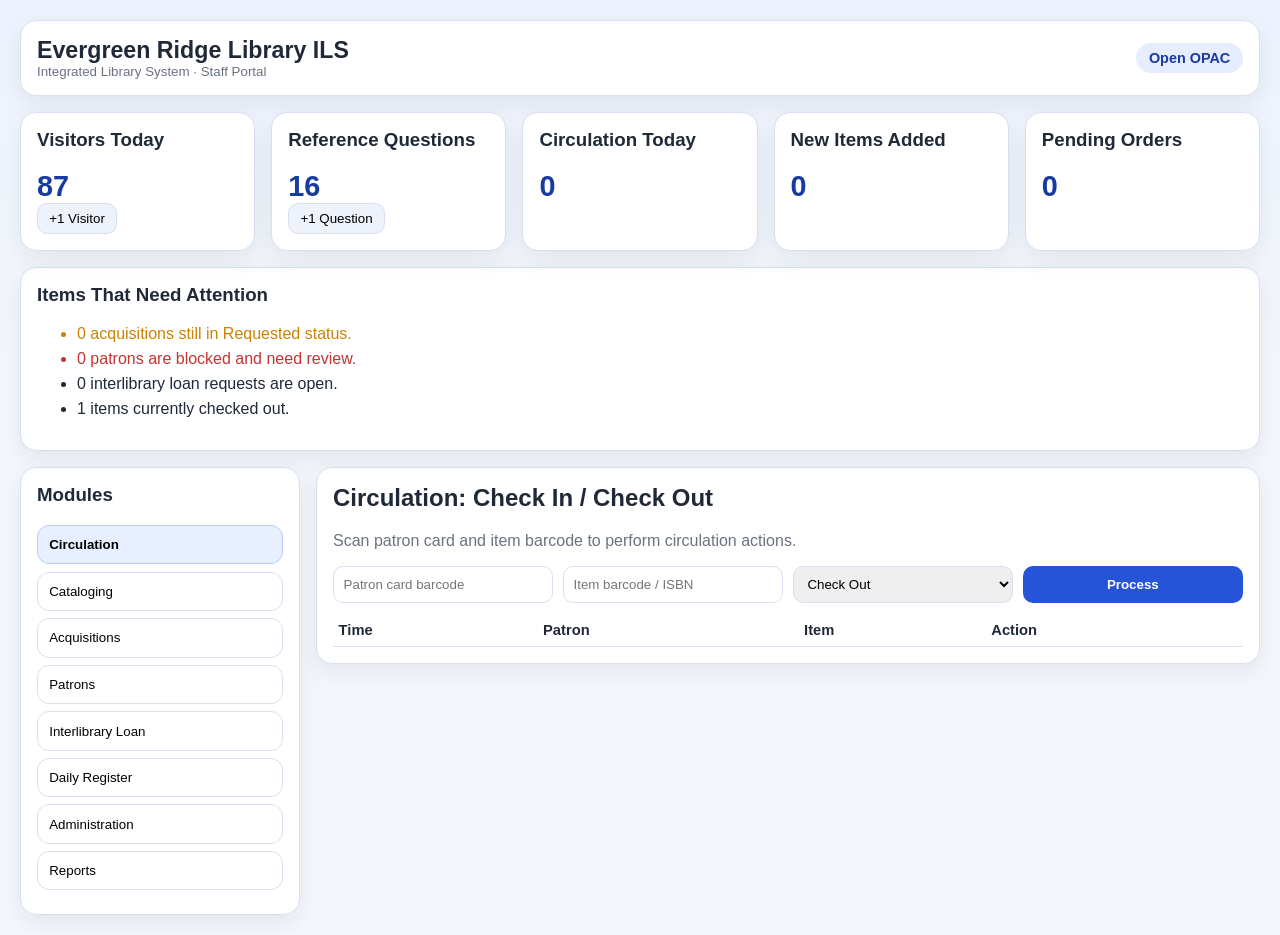
==== ils/index.html @ f82117f0 "Refactor reports into clickable category cards" ====
<!doctype html>
<html lang="en">
<head>
  <meta charset="UTF-8" />
  <meta name="viewport" content="width=device-width, initial-scale=1.0" />
  <title>Library ILS</title>
  <link rel="stylesheet" href="../shared/styles.css" />
</head>
<body>
  <div class="shell">
    <header class="topbar card">
      <div class="brand">
        <h1>Evergreen Ridge Library ILS</h1>
        <small>Integrated Library System · Staff Portal</small>
      </div>
      <nav class="nav-links">
        <a href="../opac/index.html">Open OPAC</a>
      </nav>
    </header>

    <section class="grid kpi-grid">
      <article class="card">
        <h3>Visitors Today</h3>
        <div class="stat" id="visitorCount">0</div>
        <button class="ghost" id="addVisitorBtn">+1 Visitor</button>
      </article>
      <article class="card">
        <h3>Reference Questions</h3>
        <div class="stat" id="referenceCount">0</div>
        <button class="ghost" id="addReferenceBtn">+1 Question</button>
      </article>
      <article class="card"><h3>Circulation Today</h3><div class="stat" id="circulationToday">0</div></article>
      <article class="card"><h3>New Items Added</h3><div class="stat" id="newItemsToday">0</div></article>
      <article class="card"><h3>Pending Orders</h3><div class="stat" id="pendingOrders">0</div></article>
    </section>

    <section class="card" style="margin-top:1rem">
      <h3>Items That Need Attention</h3>
      <ul class="attention-list" id="attentionList"></ul>
    </section>

    <main class="layout" style="margin-top:1rem;">
      <aside class="sidebar card">
        <h3>Modules</h3>
        <div class="menu" id="moduleMenu">
          <button data-panel="circulation" class="active">Circulation</button>
          <button data-panel="cataloging">Cataloging</button>
          <button data-panel="acquisitions">Acquisitions</button>
          <button data-panel="patrons">Patrons</button>
          <button data-panel="ill">Interlibrary Loan</button>
          <button data-panel="register">Daily Register</button>
          <button data-panel="admin">Administration</button>
          <button data-panel="reports">Reports</button>
        </div>
      </aside>

      <section>
        <article id="circulation" class="panel active card">
          <h2>Circulation: Check In / Check Out</h2>
          <p class="muted">Scan patron card and item barcode to perform circulation actions.</p>
          <div class="form-grid">
            <input id="scanPatron" placeholder="Patron card barcode" />
            <input id="scanItem" placeholder="Item barcode / ISBN" />
            <select id="circulationAction">
              <option value="checkout">Check Out</option>
              <option value="checkin">Check In</option>
            </select>
            <button class="primary" id="circulateBtn">Process</button>
          </div>
          <table class="table" id="circulationTable">
            <thead><tr><th>Time</th><th>Patron</th><th>Item</th><th>Action</th></tr></thead>
            <tbody></tbody>
          </table>
        </article>

        <article id="cataloging" class="panel card">
          <h2>Cataloging: Add, Import, and Edit Item Records</h2>
          <p class="muted">Use ISBN import to prefill bibliographic data, then save or update the record.</p>
          <div class="form-grid">
            <input id="catTitle" placeholder="Title" />
            <input id="catAuthor" placeholder="Author" />
            <input id="catIsbn" placeholder="ISBN / Barcode" />
            <input id="catCall" placeholder="Call Number" />
            <input id="catEdition" placeholder="Edition" />
            <input id="catPublisher" placeholder="Publisher" />
            <input id="catPubYear" placeholder="Publication Year" />
            <input id="catLanguage" placeholder="Language (e.g. eng)" />
            <input id="catSubjects" placeholder="Subjects (comma-separated)" />
            <input id="catSeries" placeholder="Series" />
            <input id="catCopyCount" type="number" min="1" value="1" placeholder="Copies" />
            <input id="catLocation" placeholder="Shelf Location / Collection" />
            <select id="catType"><option>Book</option><option>Audiobook</option><option>DVD</option></select>
            <button class="ghost" id="importIsbnBtn">Import by ISBN</button>
            <button class="primary" id="addCatalogBtn">Save Record</button>
            <button class="ghost" id="cancelEditCatalogBtn">Cancel Edit</button>
          </div>
          <textarea id="catDescription" rows="3" placeholder="Description / abstract"></textarea>
          <textarea id="catNotes" rows="3" placeholder="Local notes (provenance, condition, processing)"></textarea>
          <p class="muted" id="catalogMessage"></p>
          <table class="table" id="catalogTable">
            <thead><tr><th>Title</th><th>Author</th><th>ISBN</th><th>Type</th><th>Status</th><th>Added</th><th>Edit</th></tr></thead>
            <tbody></tbody>
          </table>
        </article>

        <article id="acquisitions" class="panel card">
          <h2>Acquisitions: Orders & Donation Batches</h2>
          <div class="form-grid">
            <select id="acqType"><option value="Order">Order</option><option value="Donation">Donation Batch</option></select>
            <input id="acqVendor" placeholder="Vendor / Donor" />
            <input id="acqTitle" placeholder="Order or batch title" />
            <select id="acqStatus"><option>Requested</option><option>On Order</option><option>Received</option><option>Invoiced</option></select>
            <button class="primary" id="addAcqBtn">Add Workflow Item</button>
          </div>
          <table class="table" id="acqTable"><thead><tr><th>Type</th><th>Vendor/Donor</th><th>Title</th><th>Status</th><th>Pending Items</th></tr></thead><tbody></tbody></table>
          <h3 style="margin-top:1rem">Add Pending Item to Order/Batch</h3>
          <div class="form-grid">
            <select id="acqItemOrder"></select>
            <input id="acqItemTitle" placeholder="Item title" />
            <input id="acqItemAuthor" placeholder="Item author" />
            <input id="acqItemIsbn" placeholder="Item ISBN / Barcode" />
            <select id="acqItemType"><option>Book</option><option>Audiobook</option><option>DVD</option></select>
            <button class="primary" id="addAcqItemBtn">Add Pending Item</button>
          </div>
          <table class="table" id="acqItemsTable">
            <thead><tr><th>Order/Batch</th><th>Title</th><th>Author</th><th>ISBN</th><th>Status</th><th>Add</th></tr></thead>
            <tbody></tbody>
          </table>
        </article>

        <article id="patrons" class="panel card">
          <h2>Patrons: Add & Edit Members</h2>
          <div class="form-grid">
            <input id="patronCard" placeholder="Card ID" />
            <input id="patronName" placeholder="Full Name" />
            <input id="patronEmail" placeholder="Email" />
            <select id="patronStatus"><option>Active</option><option>Expired</option><option>Blocked</option></select>
            <button class="primary" id="savePatronBtn">Save Patron</button>
          </div>
          <table class="table" id="patronTable"><thead><tr><th>Card</th><th>Name</th><th>Email</th><th>Status</th></tr></thead><tbody></tbody></table>
        </article>

        <article id="ill" class="panel card">
          <h2>Interlibrary Loan</h2>
          <div class="form-grid">
            <input id="illRequester" placeholder="Requesting Patron" />
            <input id="illTitle" placeholder="Requested Title" />
            <input id="illLibrary" placeholder="Lending Library" />
            <select id="illStatus"><option>Requested</option><option>Shipped</option><option>Received</option><option>Returned</option></select>
            <button class="primary" id="addIllBtn">Add ILL Request</button>
          </div>
          <table class="table" id="illTable"><thead><tr><th>Patron</th><th>Title</th><th>Lender</th><th>Status</th></tr></thead><tbody></tbody></table>
        </article>

        <article id="register" class="panel card">
          <h2>Daily Register</h2>
          <textarea id="registerNotes" rows="5" placeholder="Daily desk notes, incidents, opening/closing notes..."></textarea>
          <div style="margin-top:0.6rem"><button class="primary" id="saveRegisterBtn">Save Register Entry</button></div>
          <table class="table" id="registerTable"><thead><tr><th>Date</th><th>Entry</th></tr></thead><tbody></tbody></table>
        </article>

        <article id="admin" class="panel card">
          <h2>Administration</h2>
          <div class="form-grid">
            <select id="ruleProfile"><option>Standard 21-day</option><option>Media 7-day</option><option>Reference in-library use</option></select>
            <select id="receiptMode"><option>Email + Print</option><option>Email only</option><option>Print only</option></select>
            <input id="authorityHeading" placeholder="Authority heading (name/subject)" />
            <button class="primary" id="saveAdminBtn">Save Administrative Settings</button>
          </div>
          <p id="adminMessage" class="muted"></p>
        </article>

        <article id="reports" class="panel card">
          <h2>Reports</h2>
          <p class="muted">Choose a report category card to view all reports in that group.</p>
          <div class="report-category-grid" id="reportCategoryGrid">
            <button class="report-category-card active" data-report-category="collection">
              <span class="report-category-title">Collection</span>
              <span class="muted">Inventory, availability, and growth</span>
            </button>
            <button class="report-category-card" data-report-category="circulation">
              <span class="report-category-title">Circulation</span>
              <span class="muted">Checkouts and daily activity</span>
            </button>
            <button class="report-category-card" data-report-category="patron-services">
              <span class="report-category-title">Patron Services</span>
              <span class="muted">Members, visitors, and desk support</span>
            </button>
            <button class="report-category-card" data-report-category="operations">
              <span class="report-category-title">Operations</span>
              <span class="muted">Acquisitions and interlibrary work</span>
            </button>
          </div>

          <section class="report-category-panel active" data-report-category-panel="collection">
            <h3>Collection Reports</h3>
            <ul>
              <li>Total Items in Catalog: <strong id="reportItems">0</strong></li>
              <li>Available Items: <strong id="reportAvailableItems">0</strong></li>
              <li>Checked Out Items: <strong id="reportCheckedOutItems">0</strong></li>
              <li>New Items Added Today: <strong id="reportNewItems">0</strong></li>
            </ul>
          </section>

          <section class="report-category-panel" data-report-category-panel="circulation">
            <h3>Circulation Reports</h3>
            <ul>
              <li>Total Transactions Logged Today: <strong id="reportTransactions">0</strong></li>
              <li>Check Outs Today: <strong id="reportCheckouts">0</strong></li>
              <li>Check Ins Today: <strong id="reportCheckins">0</strong></li>
            </ul>
          </section>

          <section class="report-category-panel" data-report-category-panel="patron-services">
            <h3>Patron Services Reports</h3>
            <ul>
              <li>Total Patrons: <strong id="reportTotalPatrons">0</strong></li>
              <li>Total Active Patrons: <strong id="reportPatrons">0</strong></li>
              <li>Visitors Today: <strong id="reportVisitors">0</strong></li>
              <li>Reference Questions Today: <strong id="reportReferenceQuestions">0</strong></li>
            </ul>
          </section>

          <section class="report-category-panel" data-report-category-panel="operations">
            <h3>Operations Reports</h3>
            <ul>
              <li>Open Acquisitions Workflows: <strong id="reportAcq">0</strong></li>
              <li>Open Interlibrary Loan Requests: <strong id="reportIllOpen">0</strong></li>
            </ul>
          </section>
        </article>
      </section>
    </main>
  </div>

  <script src="../data/catalogSeed.js"></script>
  <script src="./js/app.js"></script>
</body>
</html>
---- shared/styles.css ----
:root {
  --bg: #f4f7fb;
  --surface: #ffffff;
  --surface-muted: #eef3fb;
  --primary: #2554d9;
  --primary-dark: #173ba1;
  --accent: #00a3a3;
  --text: #1f2937;
  --text-muted: #6b7280;
  --border: #d8e0ef;
  --warning: #c98300;
  --danger: #c53333;
  --success: #147d42;
  --radius: 16px;
  --shadow: 0 8px 24px rgba(31, 41, 55, 0.08);
  --font: Inter, Segoe UI, Roboto, Helvetica, Arial, sans-serif;
}

* {
  box-sizing: border-box;
}

body {
  margin: 0;
  font-family: var(--font);
  background: linear-gradient(180deg, #edf3ff 0%, var(--bg) 40%);
  color: var(--text);
}

.shell {
  max-width: 1280px;
  margin: 0 auto;
  padding: 1.25rem;
}

.topbar {
  display: flex;
  align-items: center;
  justify-content: space-between;
  gap: 1rem;
  margin-bottom: 1rem;
}

.brand {
  display: flex;
  flex-direction: column;
}

.brand h1 {
  margin: 0;
  font-size: 1.45rem;
}

.brand small {
  color: var(--text-muted);
}

.nav-links {
  display: flex;
  flex-wrap: wrap;
  gap: 0.5rem;
}

.nav-links a {
  text-decoration: none;
  color: var(--primary-dark);
  background: #e6edff;
  padding: 0.45rem 0.8rem;
  border-radius: 999px;
  font-weight: 600;
  font-size: 0.9rem;
}

.search-inline {
  margin-left: auto;
  display: flex;
  gap: 0.5rem;
  align-items: center;
}

.search-inline input {
  width: 280px;
  max-width: 42vw;
  padding: 0.6rem 0.7rem;
  border: 1px solid var(--border);
  border-radius: 12px;
  font-size: 0.95rem;
}

.grid {
  display: grid;
  gap: 1rem;
}

.kpi-grid {
  grid-template-columns: repeat(auto-fit, minmax(180px, 1fr));
}

.card {
  background: var(--surface);
  border: 1px solid var(--border);
  border-radius: var(--radius);
  box-shadow: var(--shadow);
  padding: 1rem;
}

.card h2,
.card h3 {
  margin-top: 0;
}

.stat {
  font-size: 1.8rem;
  font-weight: 700;
  color: var(--primary-dark);
}

.layout {
  display: grid;
  grid-template-columns: 280px 1fr;
  gap: 1rem;
}

.sidebar {
  position: sticky;
  top: 1rem;
  align-self: start;
}

.menu button {
  width: 100%;
  text-align: left;
  border: 1px solid var(--border);
  background: var(--surface);
  border-radius: 12px;
  padding: 0.7rem;
  margin-bottom: 0.45rem;
  cursor: pointer;
}

.menu button.active {
  background: #e8efff;
  border-color: #b8cbff;
  font-weight: 700;
}

.panel { display: none; }
.panel.active { display: block; }

.form-grid {
  display: grid;
  grid-template-columns: repeat(auto-fit, minmax(180px, 1fr));
  gap: 0.6rem;
}

input, select, textarea, button {
  font-family: inherit;
}

input, select, textarea {
  width: 100%;
  border: 1px solid var(--border);
  border-radius: 10px;
  padding: 0.55rem 0.6rem;
}

button.primary {
  background: var(--primary);
  color: white;
  border: none;
  border-radius: 10px;
  padding: 0.55rem 0.8rem;
  font-weight: 700;
  cursor: pointer;
}

button.ghost {
  background: var(--surface-muted);
  border: 1px solid var(--border);
  border-radius: 10px;
  padding: 0.45rem 0.7rem;
  cursor: pointer;
}

.table {
  width: 100%;
  border-collapse: collapse;
  margin-top: 0.7rem;
  font-size: 0.92rem;
}

.table th,
.table td {
  text-align: left;
  border-bottom: 1px solid var(--border);
  padding: 0.5rem 0.35rem;
}

.badge {
  display: inline-block;
  padding: 0.22rem 0.5rem;
  border-radius: 999px;
  font-size: 0.75rem;
  font-weight: 700;
  background: #e3edff;
  color: #22429b;
}

.attention-list li { margin-bottom: 0.45rem; }
.attention-list .urgent { color: var(--danger); }
.attention-list .warn { color: var(--warning); }
.report-category-grid {
  display: grid;
  grid-template-columns: repeat(auto-fit, minmax(200px, 1fr));
  gap: 0.65rem;
  margin-bottom: 0.8rem;
}

.report-category-card {
  display: flex;
  flex-direction: column;
  text-align: left;
  gap: 0.2rem;
  border: 1px solid var(--border);
  background: var(--surface);
  border-radius: 12px;
  padding: 0.75rem;
  cursor: pointer;
}

.report-category-card.active {
  background: #e8efff;
  border-color: #b8cbff;
}

.report-category-title {
  font-size: 0.98rem;
  font-weight: 700;
}

.report-category-panel {
  display: none;
  border-top: 1px solid var(--border);
  padding-top: 0.75rem;
}

.report-category-panel.active {
  display: block;
}

.hero {
  display: grid;
  grid-template-columns: 1.3fr 1fr;
  gap: 1rem;
  margin-bottom: 1rem;
}

.discovery-scroll {
  display: flex;
  gap: 0.9rem;
  overflow-x: auto;
  padding-bottom: 0.45rem;
}

.book-card {
  min-width: 190px;
  background: var(--surface);
  border: 1px solid var(--border);
  border-radius: 14px;
  padding: 0.8rem;
}

.book-card h4 { margin: 0.15rem 0; }
.muted { color: var(--text-muted); }

.discovery-blocks {
  display: grid;
  grid-template-columns: repeat(auto-fit, minmax(230px, 1fr));
  gap: 0.9rem;
}

.modal {
  border: none;
  border-radius: 16px;
  width: min(680px, 92vw);
  padding: 0;
}

.modal::backdrop {
  background: rgba(16, 26, 56, 0.55);
}

.modal-content { padding: 1rem; }

@media (max-width: 920px) {
  .layout, .hero { grid-template-columns: 1fr; }
  .sidebar { position: static; }
}
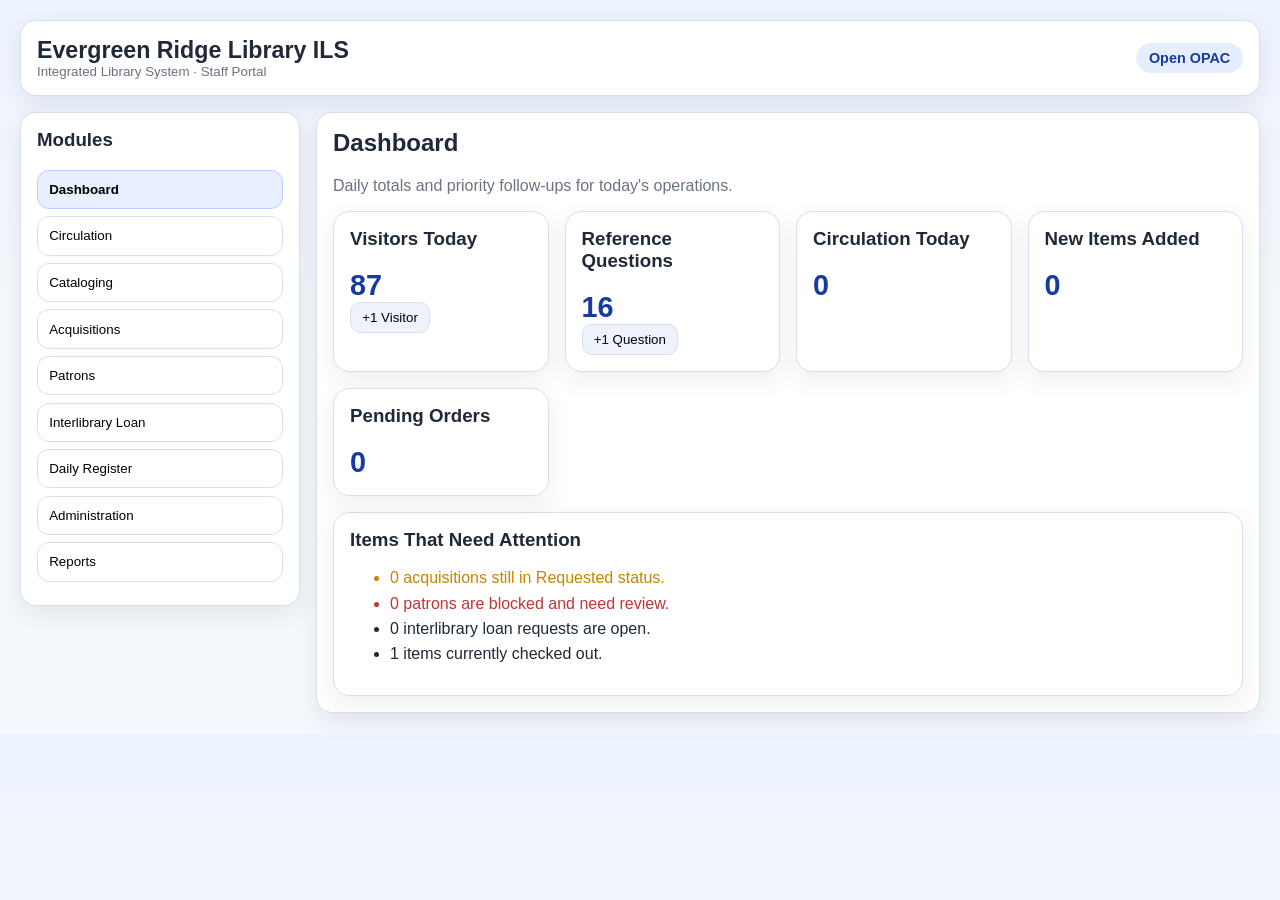
==== commit 5edaf0c6: "Add dashboard module for daily summary cards" ====
--- a/ils/index.html
+++ b/ils/index.html
@@ -18,32 +18,12 @@
       </nav>
     </header>
 
-    <section class="grid kpi-grid">
-      <article class="card">
-        <h3>Visitors Today</h3>
-        <div class="stat" id="visitorCount">0</div>
-        <button class="ghost" id="addVisitorBtn">+1 Visitor</button>
-      </article>
-      <article class="card">
-        <h3>Reference Questions</h3>
-        <div class="stat" id="referenceCount">0</div>
-        <button class="ghost" id="addReferenceBtn">+1 Question</button>
-      </article>
-      <article class="card"><h3>Circulation Today</h3><div class="stat" id="circulationToday">0</div></article>
-      <article class="card"><h3>New Items Added</h3><div class="stat" id="newItemsToday">0</div></article>
-      <article class="card"><h3>Pending Orders</h3><div class="stat" id="pendingOrders">0</div></article>
-    </section>
-
-    <section class="card" style="margin-top:1rem">
-      <h3>Items That Need Attention</h3>
-      <ul class="attention-list" id="attentionList"></ul>
-    </section>
-
     <main class="layout" style="margin-top:1rem;">
       <aside class="sidebar card">
         <h3>Modules</h3>
         <div class="menu" id="moduleMenu">
-          <button data-panel="circulation" class="active">Circulation</button>
+          <button data-panel="dashboard" class="active">Dashboard</button>
+          <button data-panel="circulation">Circulation</button>
           <button data-panel="cataloging">Cataloging</button>
           <button data-panel="acquisitions">Acquisitions</button>
           <button data-panel="patrons">Patrons</button>
@@ -55,7 +35,31 @@
       </aside>
 
       <section>
-        <article id="circulation" class="panel active card">
+        <article id="dashboard" class="panel active card">
+          <h2>Dashboard</h2>
+          <p class="muted">Daily totals and priority follow-ups for today's operations.</p>
+          <section class="grid kpi-grid">
+            <article class="card">
+              <h3>Visitors Today</h3>
+              <div class="stat" id="visitorCount">0</div>
+              <button class="ghost" id="addVisitorBtn">+1 Visitor</button>
+            </article>
+            <article class="card">
+              <h3>Reference Questions</h3>
+              <div class="stat" id="referenceCount">0</div>
+              <button class="ghost" id="addReferenceBtn">+1 Question</button>
+            </article>
+            <article class="card"><h3>Circulation Today</h3><div class="stat" id="circulationToday">0</div></article>
+            <article class="card"><h3>New Items Added</h3><div class="stat" id="newItemsToday">0</div></article>
+            <article class="card"><h3>Pending Orders</h3><div class="stat" id="pendingOrders">0</div></article>
+          </section>
+          <section class="card" style="margin-top:1rem">
+            <h3>Items That Need Attention</h3>
+            <ul class="attention-list" id="attentionList"></ul>
+          </section>
+        </article>
+
+        <article id="circulation" class="panel card">
           <h2>Circulation: Check In / Check Out</h2>
           <p class="muted">Scan patron card and item barcode to perform circulation actions.</p>
           <div class="form-grid">
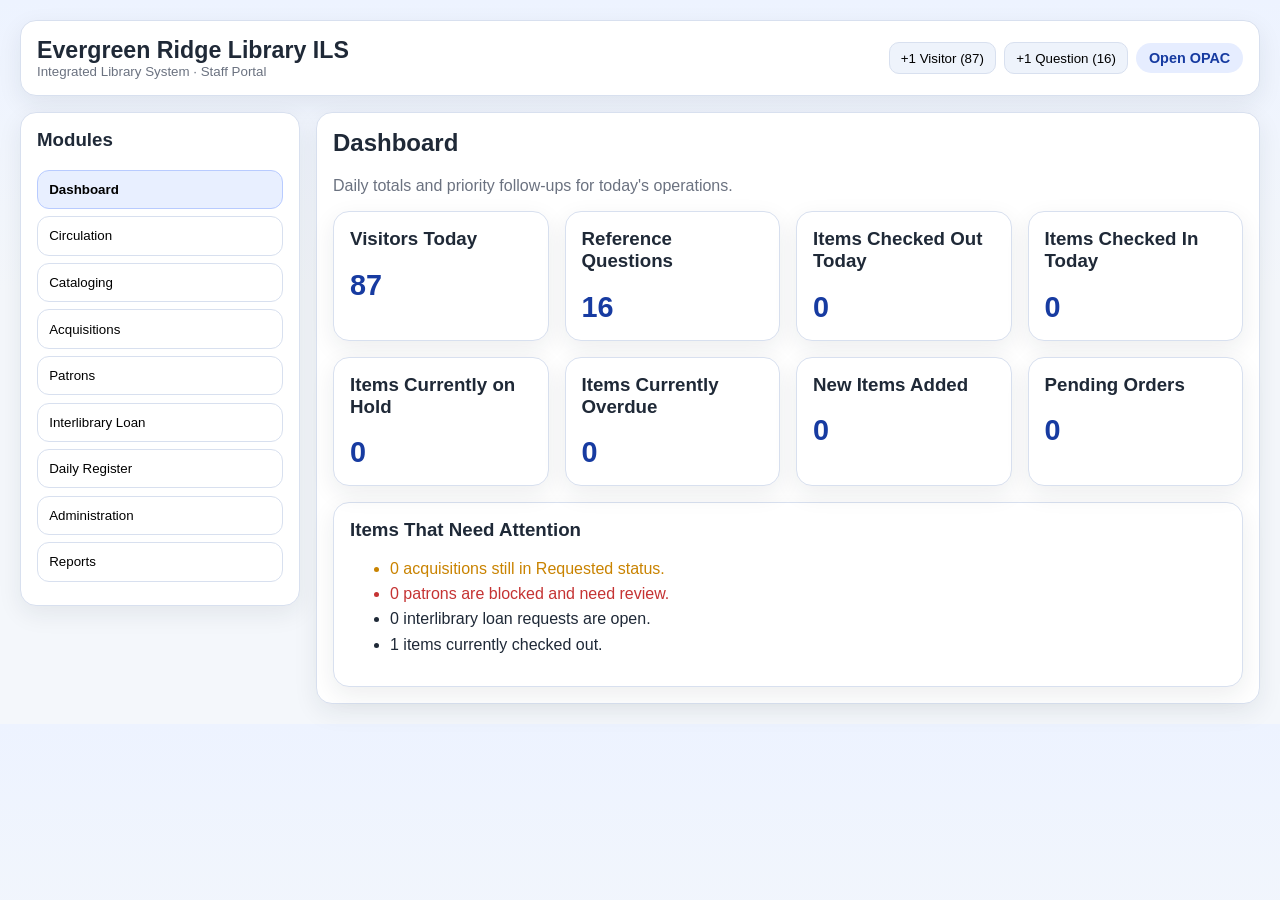
==== commit cc68f56b: "Update ILS dashboard KPI cards and global topbar counters" ====
--- a/ils/index.html
+++ b/ils/index.html
@@ -14,6 +14,8 @@
         <small>Integrated Library System · Staff Portal</small>
       </div>
       <nav class="nav-links">
+        <button class="ghost" id="globalAddVisitorBtn">+1 Visitor (<span id="topbarVisitorCount">0</span>)</button>
+        <button class="ghost" id="globalAddReferenceBtn">+1 Question (<span id="topbarReferenceCount">0</span>)</button>
         <a href="../opac/index.html">Open OPAC</a>
       </nav>
     </header>
@@ -42,14 +44,15 @@
             <article class="card">
               <h3>Visitors Today</h3>
               <div class="stat" id="visitorCount">0</div>
-              <button class="ghost" id="addVisitorBtn">+1 Visitor</button>
             </article>
             <article class="card">
               <h3>Reference Questions</h3>
               <div class="stat" id="referenceCount">0</div>
-              <button class="ghost" id="addReferenceBtn">+1 Question</button>
             </article>
-            <article class="card"><h3>Circulation Today</h3><div class="stat" id="circulationToday">0</div></article>
+            <article class="card"><h3>Items Checked Out Today</h3><div class="stat" id="checkoutsToday">0</div></article>
+            <article class="card"><h3>Items Checked In Today</h3><div class="stat" id="checkinsToday">0</div></article>
+            <article class="card"><h3>Items Currently on Hold</h3><div class="stat" id="itemsOnHold">0</div></article>
+            <article class="card"><h3>Items Currently Overdue</h3><div class="stat" id="itemsOverdue">0</div></article>
             <article class="card"><h3>New Items Added</h3><div class="stat" id="newItemsToday">0</div></article>
             <article class="card"><h3>Pending Orders</h3><div class="stat" id="pendingOrders">0</div></article>
           </section>
@@ -78,33 +81,46 @@
         </article>
 
         <article id="cataloging" class="panel card">
-          <h2>Cataloging: Add, Import, and Edit Item Records</h2>
+          <div style="display:flex;gap:0.75rem;align-items:center;justify-content:space-between;flex-wrap:wrap;">
+            <h2 style="margin:0;">Cataloging: Add, Import, and Edit Item Records</h2>
+            <div class="search-inline" style="margin-left:0;">
+              <input id="catalogSearchInput" placeholder="Search title, ISBN, or material #" />
+              <button class="ghost" id="catalogSearchBtn">Pull Up Record</button>
+            </div>
+          </div>
           <p class="muted">Use ISBN import to prefill bibliographic data, then save or update the record.</p>
+          <div class="form-grid" style="margin-bottom:0.6rem;">
+            <input id="catImportIsbn" placeholder="Import ISBN" />
+            <button class="ghost" id="importIsbnBtn">Import by ISBN</button>
+          </div>
           <div class="form-grid">
             <input id="catTitle" placeholder="Title" />
             <input id="catAuthor" placeholder="Author" />
-            <input id="catIsbn" placeholder="ISBN / Barcode" />
+            <input id="catRecordIsbn" placeholder="Record ISBN / Barcode" />
+            <input id="catMaterialNumber" placeholder="Material Number" />
             <input id="catCall" placeholder="Call Number" />
+            <select id="catType"><option>Book</option><option>Audiobook</option><option>DVD</option><option>Magazine</option><option>eBook</option></select>
+            <input id="catPricePaid" type="number" min="0" step="0.01" placeholder="Price Paid" />
+            <input id="catRetailPrice" type="number" min="0" step="0.01" placeholder="Retail Price" />
             <input id="catEdition" placeholder="Edition" />
             <input id="catPublisher" placeholder="Publisher" />
+            <input id="catPubPlace" placeholder="Place of Publication" />
             <input id="catPubYear" placeholder="Publication Year" />
+            <input id="catPageCount" type="number" min="1" placeholder="Number of Pages" />
+            <input id="catCoverUrl" placeholder="Cover Image URL" />
             <input id="catLanguage" placeholder="Language (e.g. eng)" />
             <input id="catSubjects" placeholder="Subjects (comma-separated)" />
             <input id="catSeries" placeholder="Series" />
             <input id="catCopyCount" type="number" min="1" value="1" placeholder="Copies" />
             <input id="catLocation" placeholder="Shelf Location / Collection" />
-            <select id="catType"><option>Book</option><option>Audiobook</option><option>DVD</option></select>
-            <button class="ghost" id="importIsbnBtn">Import by ISBN</button>
             <button class="primary" id="addCatalogBtn">Save Record</button>
             <button class="ghost" id="cancelEditCatalogBtn">Cancel Edit</button>
+            <button class="ghost" id="weedCatalogBtn">Weed Record</button>
+            <button class="ghost" id="deleteCatalogBtn">Delete Record</button>
           </div>
           <textarea id="catDescription" rows="3" placeholder="Description / abstract"></textarea>
           <textarea id="catNotes" rows="3" placeholder="Local notes (provenance, condition, processing)"></textarea>
           <p class="muted" id="catalogMessage"></p>
-          <table class="table" id="catalogTable">
-            <thead><tr><th>Title</th><th>Author</th><th>ISBN</th><th>Type</th><th>Status</th><th>Added</th><th>Edit</th></tr></thead>
-            <tbody></tbody>
-          </table>
         </article>
 
         <article id="acquisitions" class="panel card">
--- a/shared/styles.css
+++ b/shared/styles.css
@@ -58,6 +58,7 @@
 .nav-links {
   display: flex;
   flex-wrap: wrap;
+  align-items: center;
   gap: 0.5rem;
 }
 
@@ -71,6 +72,10 @@
   font-size: 0.9rem;
 }
 
+.nav-links button {
+  white-space: nowrap;
+}
+
 .search-inline {
   margin-left: auto;
   display: flex;
